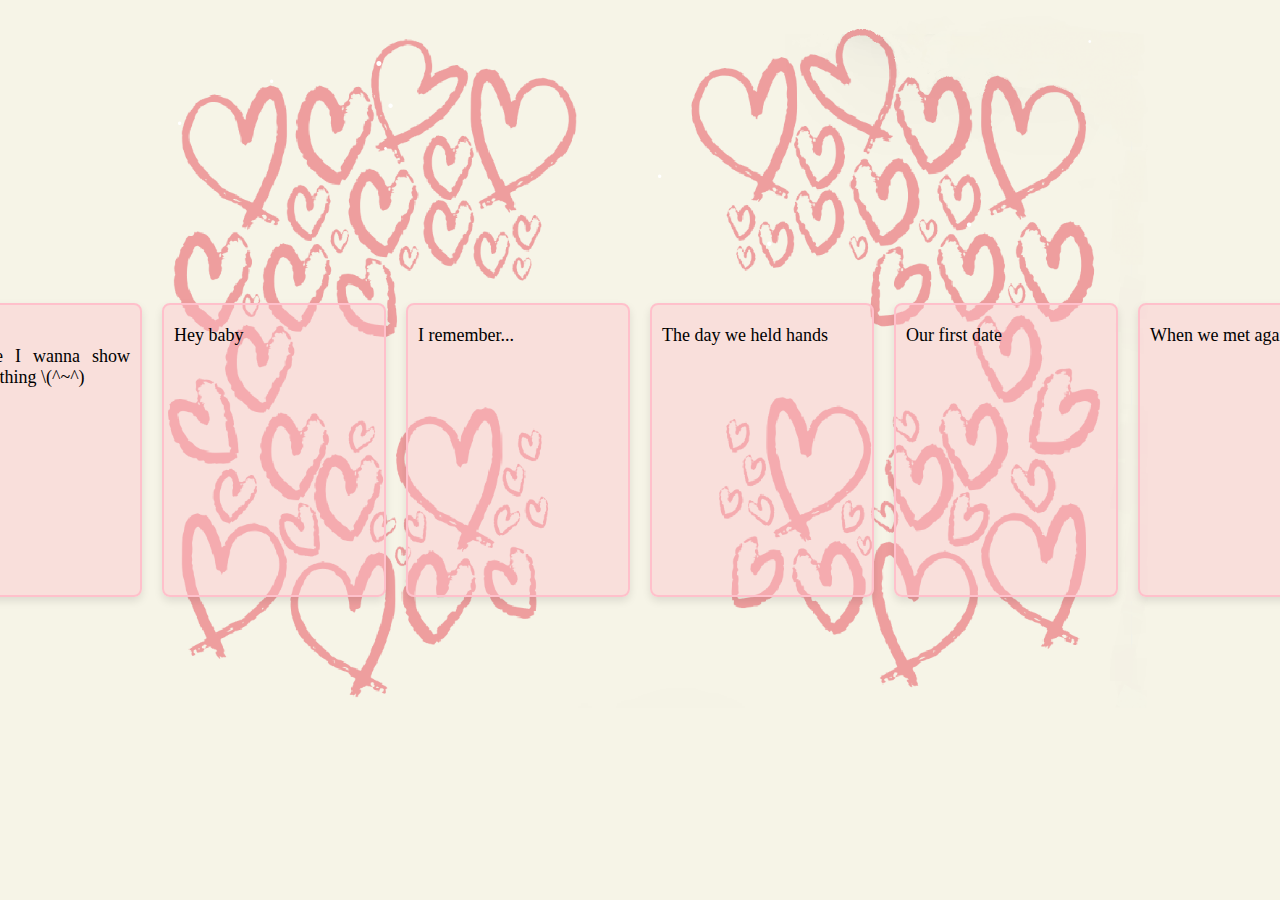
==== index.html @ 3361a0ec "Add files via upload" ====
<!DOCTYPE html>
<html lang="en">
  <head>
    <meta charset="UTF-8" />
    <meta name="viewport" content="width=device-width, initial-scale=1.0" />
    <title>Character Switcher Bar</title>
    <link rel="stylesheet" href="card.css" />
  </head>
  <body>
    <div id="characterSwitcher">
      <div class="character" onclick="switchCharacter(1)">
        <a href="C-1.html">Hii baby<br></a>Click me I wanna show you something \(^~^)
      </div>
      <div class="character" id="A" onclick="switchCharacter(2)">
      <span>Hey baby<br /></span>
      </div>
      <div class="character" id="B" onclick="switchCharacter(3)">
        <span>I remember...<br /></span>
      </div>
      <div class="character" id="C" onclick="switchCharacter(4)"><span>The day we held hands<br></span></div>
      <div class="character" id="D" onclick="switchCharacter(5)"><span>Our first date<br></span></div>
      <div class="character" id="E" onclick="switchCharacter(6)"><span>When we met again<br></span></div>
    </div>

    <script src="card.js"></script>
  </body>
</html>
---- card.css ----
body {
  display: flex;
  justify-content: center;
  align-items: center;
  height: 100vh;
  margin: 0;
  overflow: hidden;
  background-image: url("Hearts_1.png");
  background-size: cover;
  background-repeat: repeat;
  background-attachment: fixed;
}

#characterSwitcher {
  display: flex;
  align-items: center;
  transition: transform 0.5s ease-in-out;
}

.character {
  width: 200px;
  height: 250px;
  border-radius: 10px;
  background-color: rgba(255, 192, 203, 0.396);
  margin: 0 10px;
  cursor: pointer;
  transition: transform 0.5s ease-in-out, width 0.5s ease-in-out,
    height 0.5s ease-in-out, filter 0.5s ease-in-out;
}

.selected {
  border: 0px solid;
  border-radius: 10px;
  background-color: rgba(255, 192, 203, 0.672);
  transform: scale(1.45);
  z-index: 100;
}

.unselected {
  filter: blur(10px);
}
.character {
  margin: 10px;
  padding: 20px 10px;
  box-shadow: 0 4px 8px rgba(0, 0, 0, 0.1);
  border-radius: 8px;
  cursor: pointer;
  transition: transform 0.3s ease-in-out;
  text-align: justify;
  border: 2px solid pink;
  font-size: large;
}

.character a {
  display: block;
  color: black;
  text-align: justify;
  text-decoration: none;
  transition: all 0.3s ease;
}

.character:hover,
.character a:hover {
  color: hotpink;
  border: 2px dashed pink;
  transition: transform 0.3s ease-in-out;
}

#A:hover span:nth-child(1)::after {
  text-align: inherit;
  font-size: small;
  text-decoration: underline pink;
  content: " You are the most important person to me so please don't push yourself too much my love. Your boy can't bear to see you suffering all by yourself. I am here for you baby always whenever you need me. I cherish our relation more than my life and I want nothing but our happiness together....I love you baby. Thank you for coming into my life, Let's have more years together till the end of time <333333";
}

#B:hover span:nth-child(1)::after {
  text-align: inherit;
  font-size: small;
  text-decoration: underline pink;
  content: ' The first day we met you turned-about the place you were standing and then sat asif you were given the biggest ordeal in your life and how you said "fuck" when your eraser fell down and teacher heard it, giving you a look. You looked on the desk trying to hide your embarashment and I patted your shoulder and said \'It\'s Okay Hota h.\' while trying to comfort you...';
}

#C:hover span:nth-child(1)::after {
  text-align: inherit;
  font-size: small;
  text-decoration: underline pink;
  content: " It was not something we planned for nor was their any verbal agreement but something we did without even realising. You were warm and sort and the way we started to intertwine our finger awkwardly before we interlocked is something I will never forget. It was so cute I wish we could recreate something like that again...";
}

#D:hover span:nth-child(1)::after {
  text-align: inherit;
  font-size: small;
  text-decoration: underline pink;
  content: " At first I was scared you won't come and as I was waiting I saw your silhoutte in the drizzle my heart started to beat faster and all I could feel was relief and happiness to see you there. We held hands explored the mall and we talked about things and when you were standing next to me I pulled you closer in a hug... IDK why I did this but I loved it for sure <3...";
}

#E:hover span:nth-child(1)::after {
  text-align: inherit;
  font-size: small;
  text-decoration: underline pink;
  content: " My heart was beating at the thought of you in my arms, while I was pacing back-n-forth from the hotel to bistro to see you, I again saw you familiar outline and a smile came on my face. As we drew closer you paced up and gave me a tight hug and I knew this is what I wanted...";
}
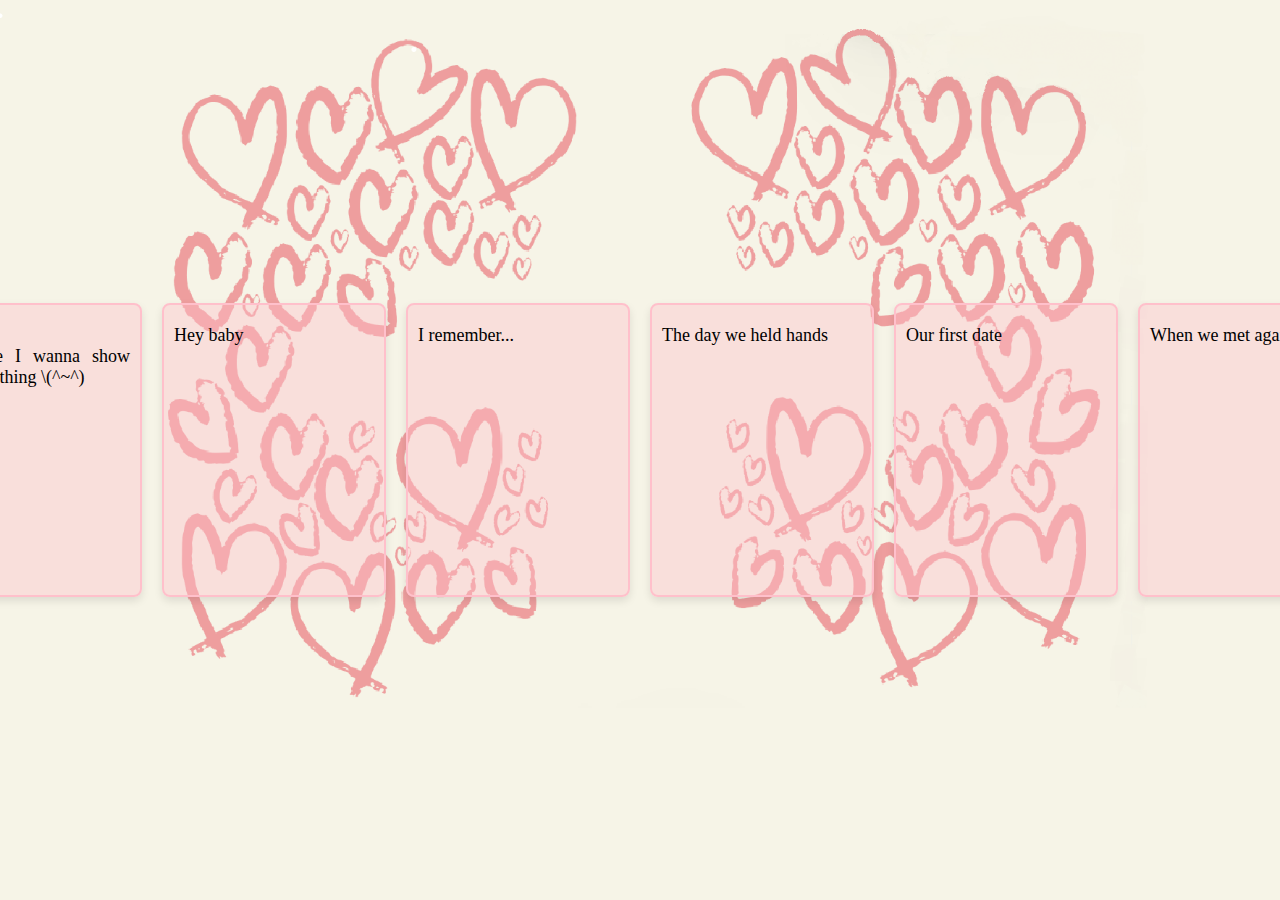
==== commit ee42569e: "Update index.html" ====
--- a/index.html
+++ b/index.html
@@ -3,7 +3,7 @@
   <head>
     <meta charset="UTF-8" />
     <meta name="viewport" content="width=device-width, initial-scale=1.0" />
-    <title>Character Switcher Bar</title>
+    <title>Hiii Cutiee!!!!</title>
     <link rel="stylesheet" href="card.css" />
   </head>
   <body>
